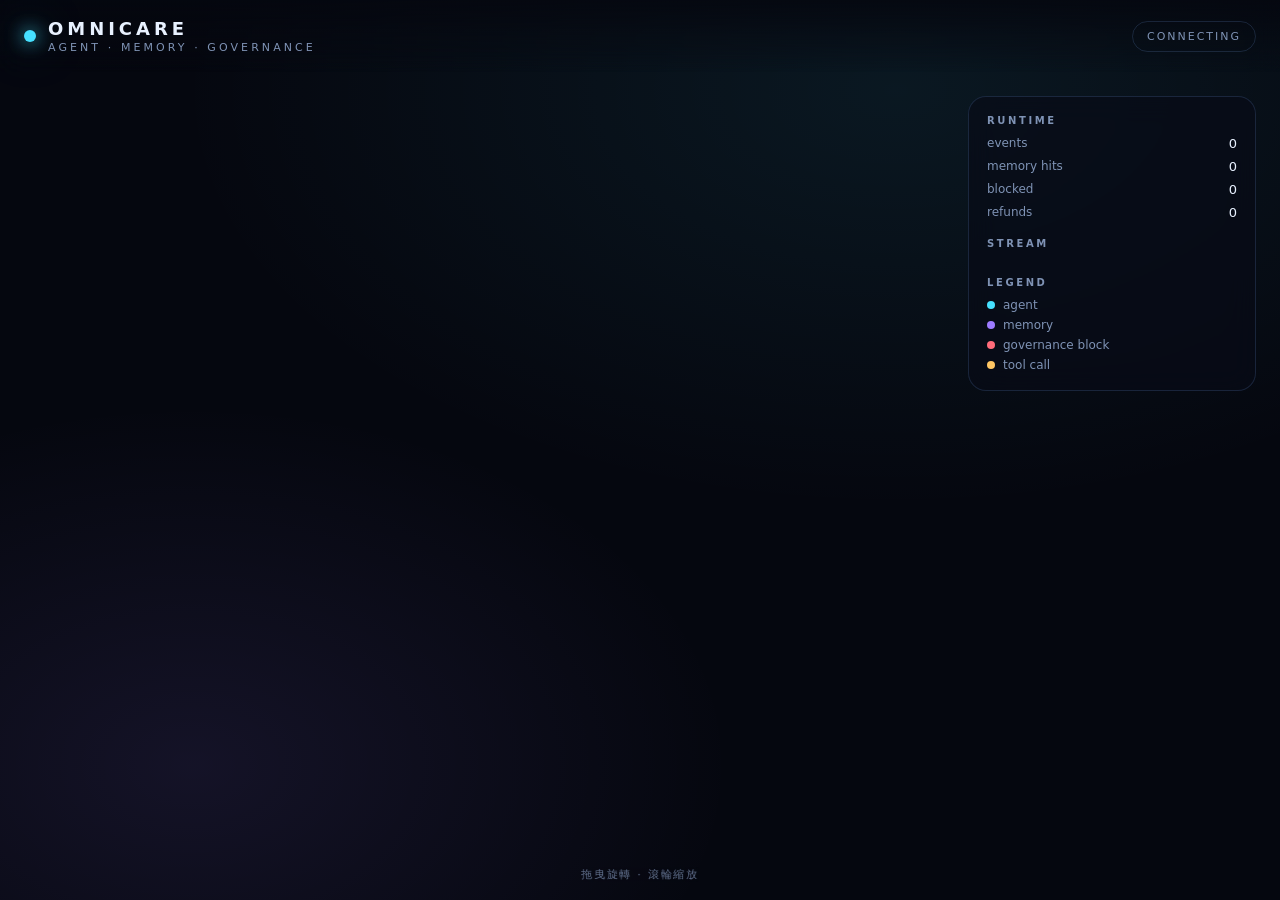
==== web/index.html @ d62c2bd2 "OmniCare MVP 0.1.0: modular monolith, multi-agent routing, NanoMemory/mem-guard adapters, contract t" ====
﻿<!doctype html>
<html lang="zh-CN">
<head>
  <meta charset="utf-8" />
  <meta name="viewport" content="width=device-width, initial-scale=1" />
  <title>OmniCare · Agent Memory &amp; Governance</title>
  <link rel="stylesheet" href="./css/style.css" />
  <script type="importmap">
    {
      "imports": {
        "three": "./vendor/three.module.js",
        "three/addons/": "./vendor/addons/"
      }
    }
  </script>
</head>
<body>
  <canvas id="scene" aria-label="OmniCare realtime scene"></canvas>

  <header class="hud hud-top">
    <div class="brand">
      <span class="mark"></span>
      <div>
        <h1>OmniCare</h1>
        <p>Agent · Memory · Governance</p>
      </div>
    </div>
    <div class="status" id="status" data-state="connecting">connecting</div>
  </header>

  <aside class="hud hud-side" id="panel">
    <section>
      <h2>Runtime</h2>
      <dl id="stats">
        <dt>events</dt><dd id="stat-events">0</dd>
        <dt>memory hits</dt><dd id="stat-memory">0</dd>
        <dt>blocked</dt><dd id="stat-blocked">0</dd>
        <dt>refunds</dt><dd id="stat-refund">0</dd>
      </dl>
    </section>
    <section>
      <h2>Stream</h2>
      <ul id="stream" class="stream"></ul>
    </section>
    <section>
      <h2>Legend</h2>
      <ul class="legend">
        <li><i class="dot agent"></i>agent</li>
        <li><i class="dot memory"></i>memory</li>
        <li><i class="dot blocked"></i>governance block</li>
        <li><i class="dot tool"></i>tool call</li>
      </ul>
    </section>
  </aside>

  <p class="hud hint">拖曳旋轉 · 滾輪縮放</p>
  <script type="module" src="./js/app.js"></script>
</body>
</html>
---- web/css/style.css ----
﻿:root {
  --bg: #05070f;
  --ink: #e8f1ff;
  --muted: #7f93b5;
  --line: rgba(126, 176, 255, 0.16);
  --cyan: #46e0ff;
  --violet: #9d7bff;
  --amber: #ffc663;
  --red: #ff6b7a;
}

* { box-sizing: border-box; }

html, body {
  margin: 0;
  height: 100%;
  background:
    radial-gradient(1200px 700px at 70% 10%, rgba(70, 224, 255, 0.08), transparent 60%),
    radial-gradient(900px 600px at 15% 85%, rgba(157, 123, 255, 0.10), transparent 60%),
    var(--bg);
  color: var(--ink);
  font-family: "Inter", "Segoe UI", system-ui, -apple-system, sans-serif;
  overflow: hidden;
}

#scene {
  position: fixed;
  inset: 0;
  z-index: 0;
  width: 100%;
  height: 100%;
  display: block;
}

.hud {
  position: fixed;
  z-index: 10;
  pointer-events: none;
  backdrop-filter: blur(14px);
  -webkit-backdrop-filter: blur(14px);
}

.hud-top {
  top: 0; left: 0; right: 0;
  display: flex;
  align-items: center;
  justify-content: space-between;
  padding: 18px 24px;
  background: linear-gradient(180deg, rgba(5, 7, 15, 0.85), rgba(5, 7, 15, 0));
}

.brand { display: flex; align-items: center; gap: 12px; }

.mark {
  width: 12px; height: 12px; border-radius: 50%;
  background: var(--cyan);
  box-shadow: 0 0 18px var(--cyan), 0 0 46px rgba(70, 224, 255, 0.55);
  animation: pulse 2.4s ease-in-out infinite;
}

@keyframes pulse {
  0%, 100% { transform: scale(1); opacity: 0.9; }
  50% { transform: scale(1.35); opacity: 1; }
}

h1 {
  margin: 0;
  font-size: 18px;
  letter-spacing: 0.22em;
  text-transform: uppercase;
  font-weight: 600;
}

.brand p {
  margin: 2px 0 0;
  font-size: 11px;
  letter-spacing: 0.28em;
  text-transform: uppercase;
  color: var(--muted);
}

.status {
  font-size: 11px;
  letter-spacing: 0.18em;
  text-transform: uppercase;
  padding: 8px 14px;
  border: 1px solid var(--line);
  border-radius: 999px;
  color: var(--muted);
}

.status[data-state="live"] { color: var(--cyan); border-color: rgba(70, 224, 255, 0.45); }
.status[data-state="demo"] { color: var(--amber); border-color: rgba(255, 198, 99, 0.45); }
.status[data-state="offline"] { color: var(--red); border-color: rgba(255, 107, 122, 0.45); }

.hud-side {
  pointer-events: auto;
  top: 96px;
  right: 24px;
  width: 288px;
  padding: 18px;
  border: 1px solid var(--line);
  border-radius: 18px;
  background: rgba(8, 12, 24, 0.66);
  display: grid;
  gap: 18px;
}

.hud-side h2 {
  margin: 0 0 10px;
  font-size: 10px;
  letter-spacing: 0.26em;
  text-transform: uppercase;
  color: var(--muted);
  font-weight: 600;
}

dl { display: grid; grid-template-columns: 1fr auto; gap: 8px 12px; margin: 0; }
dt { color: var(--muted); font-size: 12px; }
dd { margin: 0; font-variant-numeric: tabular-nums; font-size: 13px; }

.stream {
  list-style: none;
  margin: 0;
  padding: 0;
  display: grid;
  gap: 8px;
  max-height: 168px;
  overflow: hidden;
}

.stream li {
  font-size: 11.5px;
  line-height: 1.45;
  color: #c6d6f2;
  border-left: 2px solid var(--line);
  padding-left: 10px;
  animation: slide 0.35s ease both;
}

.stream li[data-kind="blocked"] { border-color: var(--red); color: #ffd2d7; }
.stream li[data-kind="memory"] { border-color: var(--violet); }
.stream li[data-kind="tool"] { border-color: var(--amber); }

@keyframes slide {
  from { opacity: 0; transform: translateY(-6px); }
  to { opacity: 1; transform: none; }
}

.legend { list-style: none; margin: 0; padding: 0; display: grid; gap: 6px; font-size: 12px; color: var(--muted); }
.legend li { display: flex; align-items: center; gap: 8px; }
.dot { width: 8px; height: 8px; border-radius: 50%; display: inline-block; }
.dot.agent { background: var(--cyan); }
.dot.memory { background: var(--violet); }
.dot.blocked { background: var(--red); }
.dot.tool { background: var(--amber); }

.hint {
  bottom: 18px;
  left: 50%;
  transform: translateX(-50%);
  margin: 0;
  font-size: 11px;
  letter-spacing: 0.16em;
  color: rgba(127, 147, 181, 0.75);
}

@media (max-width: 860px) {
  .hud-side { display: none; }
}
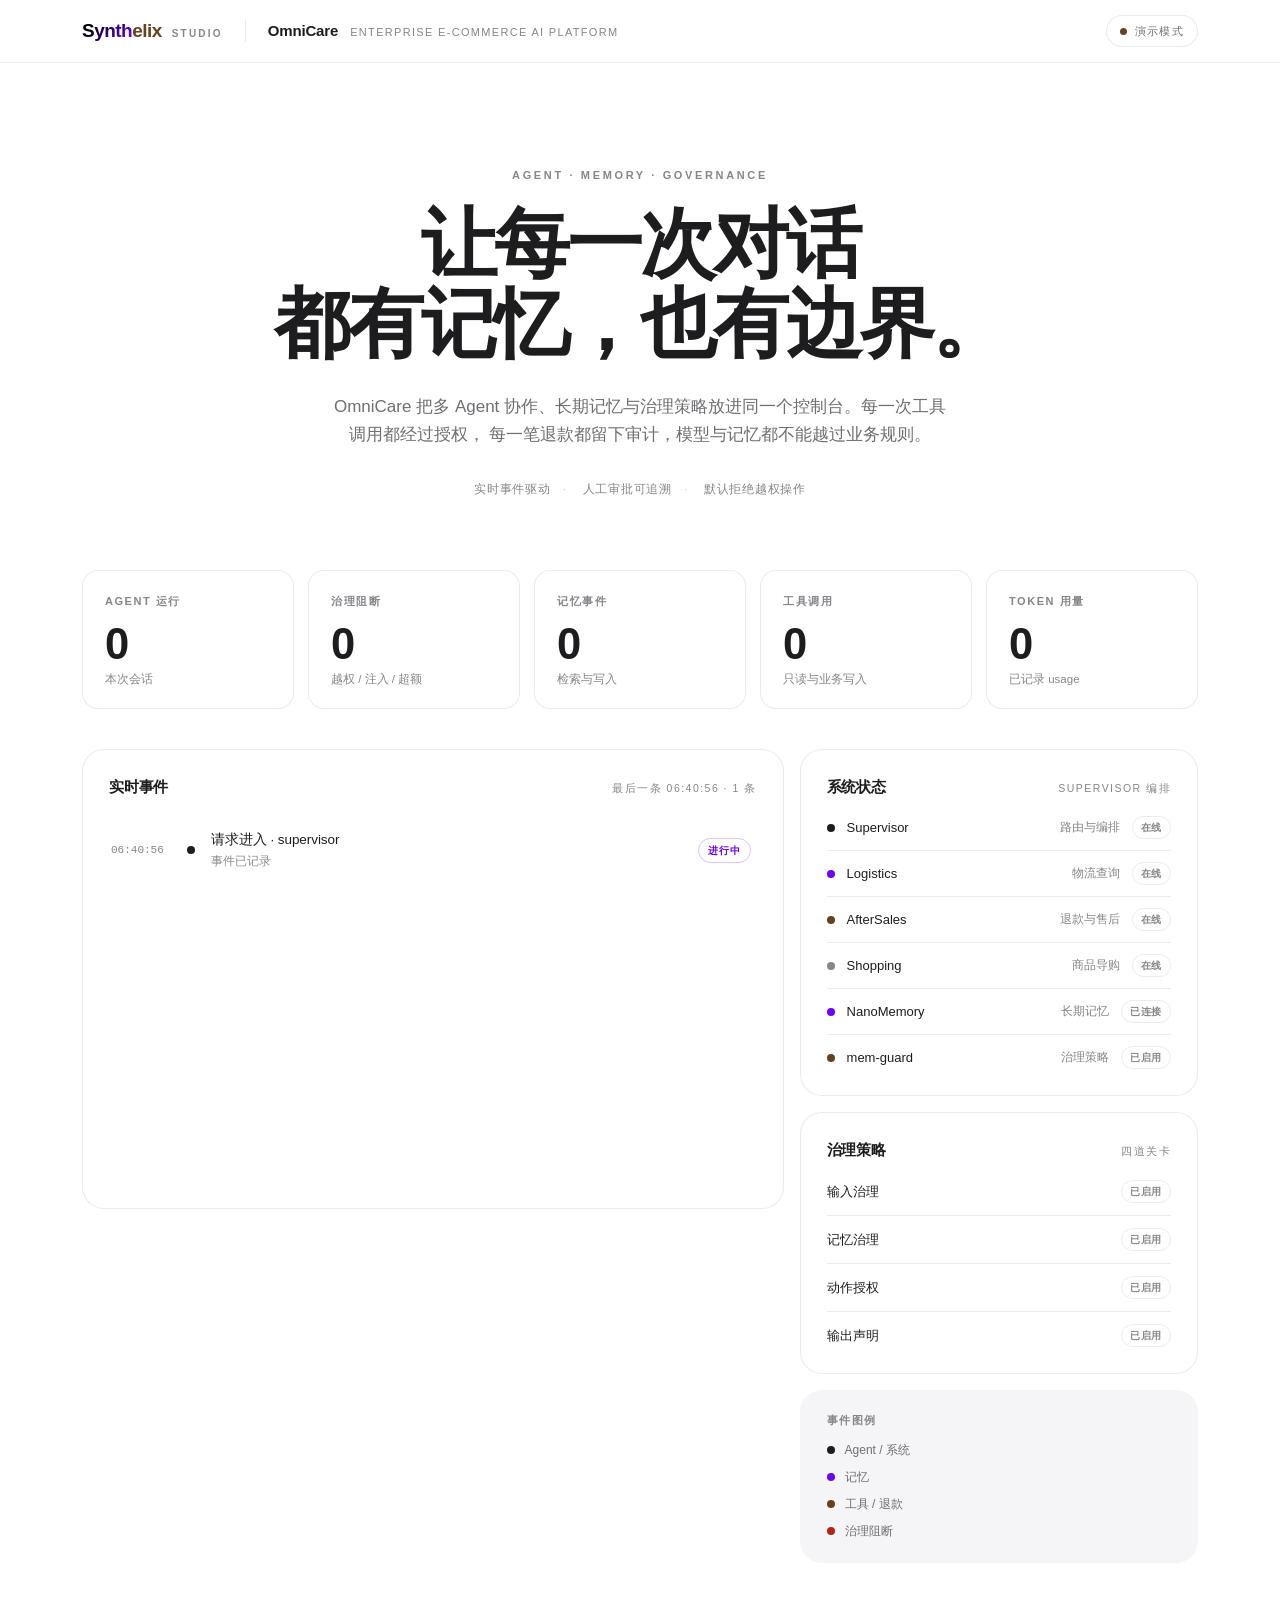
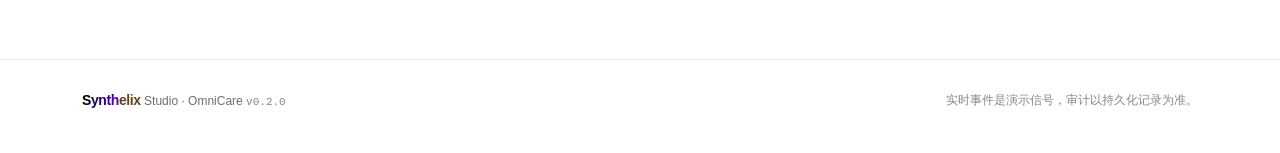
==== commit e0c71aeb: "feat(web): replace the Three.js dashboard with a Synthelix white console The admin UI is now a depen" ====
--- a/web/index.html
+++ b/web/index.html
@@ -1,59 +1,171 @@
-﻿<!doctype html>
+<!doctype html>
 <html lang="zh-CN">
 <head>
   <meta charset="utf-8" />
   <meta name="viewport" content="width=device-width, initial-scale=1" />
-  <title>OmniCare · Agent Memory &amp; Governance</title>
+  <title>OmniCare · Synthelix</title>
+  <meta name="description" content="OmniCare——把多 Agent、长期记忆与治理边界放进同一个控制台。" />
+  <meta name="theme-color" content="#ffffff" />
+  <link rel="icon" href="data:image/svg+xml,%3Csvg xmlns='http://www.w3.org/2000/svg' viewBox='0 0 64 64'%3E%3Cdefs%3E%3ClinearGradient id='g' x1='0' y1='0' x2='1' y2='1'%3E%3Cstop offset='0' stop-color='%23000000'/%3E%3Cstop offset='1' stop-color='%236a00ff'/%3E%3C/linearGradient%3E%3C/defs%3E%3Crect width='64' height='64' rx='16' fill='url(%23g)'/%3E%3Cpath d='M20 42V22h6l12 20h6V22' fill='none' stroke='%23ffffff' stroke-width='4' stroke-linecap='round' stroke-linejoin='round'/%3E%3C/svg%3E" />
   <link rel="stylesheet" href="./css/style.css" />
-  <script type="importmap">
-    {
-      "imports": {
-        "three": "./vendor/three.module.js",
-        "three/addons/": "./vendor/addons/"
-      }
-    }
-  </script>
 </head>
 <body>
-  <canvas id="scene" aria-label="OmniCare realtime scene"></canvas>
+  <header class="site-header">
+    <div class="wrap header-inner">
+      <a class="studio" href="/" aria-label="Synthelix Studio">
+        <span class="studio-word"><span class="word-gradient">Synth</span><span class="word-brown">elix</span></span>
+        <span class="studio-label">Studio</span>
+      </a>
 
-  <header class="hud hud-top">
-    <div class="brand">
-      <span class="mark"></span>
-      <div>
-        <h1>OmniCare</h1>
-        <p>Agent · Memory · Governance</p>
+      <div class="product">
+        <span class="product-name">OmniCare</span>
+        <span class="product-tag">Enterprise E-commerce AI Platform</span>
+      </div>
+
+      <div class="conn" id="conn" data-state="connecting" role="status" aria-live="polite">
+        <span class="conn-dot" aria-hidden="true"></span>
+        <span id="conn-text">连接中</span>
       </div>
     </div>
-    <div class="status" id="status" data-state="connecting">connecting</div>
   </header>
 
-  <aside class="hud hud-side" id="panel">
-    <section>
-      <h2>Runtime</h2>
-      <dl id="stats">
-        <dt>events</dt><dd id="stat-events">0</dd>
-        <dt>memory hits</dt><dd id="stat-memory">0</dd>
-        <dt>blocked</dt><dd id="stat-blocked">0</dd>
-        <dt>refunds</dt><dd id="stat-refund">0</dd>
-      </dl>
+  <main>
+    <section class="hero wrap" aria-labelledby="hero-title">
+      <p class="eyebrow">AGENT · MEMORY · GOVERNANCE</p>
+      <h1 id="hero-title">让每一次对话<br />都有记忆，也有边界。</h1>
+      <p class="lede">
+        OmniCare 把多 Agent 协作、长期记忆与治理策略放进同一个控制台。每一次工具调用都经过授权，
+        每一笔退款都留下审计，模型与记忆都不能越过业务规则。
+      </p>
+      <p class="hero-meta">
+        <span>实时事件驱动</span><span class="sep" aria-hidden="true">·</span>
+        <span>人工审批可追溯</span><span class="sep" aria-hidden="true">·</span>
+        <span>默认拒绝越权操作</span>
+      </p>
     </section>
-    <section>
-      <h2>Stream</h2>
-      <ul id="stream" class="stream"></ul>
+
+    <section class="metrics wrap" aria-label="运行指标">
+      <article class="metric">
+        <p class="metric-label">Agent 运行</p>
+        <p class="metric-value" id="stat-runs">0</p>
+        <p class="metric-foot">本次会话</p>
+      </article>
+      <article class="metric">
+        <p class="metric-label">治理阻断</p>
+        <p class="metric-value" id="stat-blocked">0</p>
+        <p class="metric-foot">越权 / 注入 / 超额</p>
+      </article>
+      <article class="metric">
+        <p class="metric-label">记忆事件</p>
+        <p class="metric-value" id="stat-memory">0</p>
+        <p class="metric-foot">检索与写入</p>
+      </article>
+      <article class="metric">
+        <p class="metric-label">工具调用</p>
+        <p class="metric-value" id="stat-tools">0</p>
+        <p class="metric-foot">只读与业务写入</p>
+      </article>
+      <article class="metric">
+        <p class="metric-label">Token 用量</p>
+        <p class="metric-value" id="stat-tokens">0</p>
+        <p class="metric-foot">已记录 usage</p>
+      </article>
     </section>
-    <section>
-      <h2>Legend</h2>
-      <ul class="legend">
-        <li><i class="dot agent"></i>agent</li>
-        <li><i class="dot memory"></i>memory</li>
-        <li><i class="dot blocked"></i>governance block</li>
-        <li><i class="dot tool"></i>tool call</li>
-      </ul>
+
+    <section class="board wrap" aria-label="实时监控">
+      <article class="card stream-card">
+        <header class="card-head">
+          <h2>实时事件</h2>
+          <p id="stream-meta">等待事件</p>
+        </header>
+        <ol class="stream" id="stream" aria-live="polite"></ol>
+        <p class="empty" id="stream-empty">
+          还没有事件。发起一次对话后，Agent 的执行轨迹会出现在这里。
+        </p>
+      </article>
+
+      <aside class="side">
+        <article class="card">
+          <header class="card-head">
+            <h2>系统状态</h2>
+            <p>Supervisor 编排</p>
+          </header>
+          <ul class="agents">
+            <li>
+              <span class="dot dot-ink" aria-hidden="true"></span>
+              <span class="agent-name">Supervisor</span>
+              <span class="agent-role">路由与编排</span>
+              <span class="tag">在线</span>
+            </li>
+            <li>
+              <span class="dot dot-violet" aria-hidden="true"></span>
+              <span class="agent-name">Logistics</span>
+              <span class="agent-role">物流查询</span>
+              <span class="tag">在线</span>
+            </li>
+            <li>
+              <span class="dot dot-brown" aria-hidden="true"></span>
+              <span class="agent-name">AfterSales</span>
+              <span class="agent-role">退款与售后</span>
+              <span class="tag">在线</span>
+            </li>
+            <li>
+              <span class="dot dot-gray" aria-hidden="true"></span>
+              <span class="agent-name">Shopping</span>
+              <span class="agent-role">商品导购</span>
+              <span class="tag">在线</span>
+            </li>
+            <li>
+              <span class="dot dot-violet" aria-hidden="true"></span>
+              <span class="agent-name">NanoMemory</span>
+              <span class="agent-role">长期记忆</span>
+              <span class="tag">已连接</span>
+            </li>
+            <li>
+              <span class="dot dot-brown" aria-hidden="true"></span>
+              <span class="agent-name">mem-guard</span>
+              <span class="agent-role">治理策略</span>
+              <span class="tag">已启用</span>
+            </li>
+          </ul>
+        </article>
+
+        <article class="card">
+          <header class="card-head">
+            <h2>治理策略</h2>
+            <p>四道关卡</p>
+          </header>
+          <ul class="policies">
+            <li><span>输入治理</span><span class="tag">已启用</span></li>
+            <li><span>记忆治理</span><span class="tag">已启用</span></li>
+            <li><span>动作授权</span><span class="tag">已启用</span></li>
+            <li><span>输出声明</span><span class="tag">已启用</span></li>
+          </ul>
+        </article>
+
+        <article class="card quiet">
+          <p class="legend-title">事件图例</p>
+          <ul class="legend">
+            <li><span class="dot dot-ink" aria-hidden="true"></span>Agent / 系统</li>
+            <li><span class="dot dot-violet" aria-hidden="true"></span>记忆</li>
+            <li><span class="dot dot-brown" aria-hidden="true"></span>工具 / 退款</li>
+            <li><span class="dot dot-red" aria-hidden="true"></span>治理阻断</li>
+          </ul>
+        </article>
+      </aside>
     </section>
-  </aside>
+  </main>
 
-  <p class="hud hint">拖曳旋轉 · 滾輪縮放</p>
+  <footer class="site-footer">
+    <div class="wrap footer-inner">
+      <p>
+        <span class="footer-word"><span class="word-gradient">Synth</span><span class="word-brown">elix</span></span>
+        Studio · OmniCare <span class="footer-version">v0.2.0</span>
+      </p>
+      <p class="footer-note">实时事件是演示信号，审计以持久化记录为准。</p>
+    </div>
+  </footer>
+
   <script type="module" src="./js/app.js"></script>
 </body>
 </html>
--- a/web/css/style.css
+++ b/web/css/style.css
@@ -1,170 +1,728 @@
-﻿:root {
-  --bg: #05070f;
-  --ink: #e8f1ff;
-  --muted: #7f93b5;
-  --line: rgba(126, 176, 255, 0.16);
-  --cyan: #46e0ff;
-  --violet: #9d7bff;
-  --amber: #ffc663;
-  --red: #ff6b7a;
-}
-
-* { box-sizing: border-box; }
-
-html, body {
-  margin: 0;
-  height: 100%;
-  background:
-    radial-gradient(1200px 700px at 70% 10%, rgba(70, 224, 255, 0.08), transparent 60%),
-    radial-gradient(900px 600px at 15% 85%, rgba(157, 123, 255, 0.10), transparent 60%),
-    var(--bg);
+/* OmniCare console — Synthelix edition.
+   White canvas, Apple-like restraint, brand colors taken from the Synthelix wordmark:
+   black → #6a00ff gradient for "Synth", deep brown #654321 for "elix". */
+
+:root {
+  --bg: #ffffff;
+  --bg-soft: #f5f5f7;
+  --ink: #1d1d1f;
+  --muted: #6e6e73;
+  --tertiary: #86868b;
+  --line: rgba(0, 0, 0, 0.08);
+  --line-strong: rgba(0, 0, 0, 0.14);
+  --violet: #6a00ff;
+  --brown: #654321;
+  --red: #b42318;
+  --green: #067647;
+  --radius-lg: 22px;
+  --radius-md: 16px;
+  --radius-sm: 10px;
+  --shadow: 0 1px 2px rgba(0, 0, 0, 0.04), 0 14px 34px rgba(0, 0, 0, 0.05);
+  --font: -apple-system, BlinkMacSystemFont, "SF Pro Display", "SF Pro Text", "Segoe UI",
+    "Helvetica Neue", Arial, "PingFang SC", "Hiragino Sans GB", "Microsoft YaHei", sans-serif;
+  --mono: ui-monospace, SFMono-Regular, "SF Mono", Menlo, Consolas, "Liberation Mono", monospace;
+}
+
+*,
+*::before,
+*::after {
+  box-sizing: border-box;
+}
+
+html {
+  -webkit-text-size-adjust: 100%;
+  scroll-behavior: smooth;
+}
+
+body {
+  margin: 0;
+  min-height: 100vh;
+  overflow-x: hidden;
+  background: var(--bg);
   color: var(--ink);
-  font-family: "Inter", "Segoe UI", system-ui, -apple-system, sans-serif;
+  font-family: var(--font);
+  font-size: 16px;
+  line-height: 1.5;
+  -webkit-font-smoothing: antialiased;
+  -moz-osx-font-smoothing: grayscale;
+  font-variant-numeric: tabular-nums;
+}
+
+a {
+  color: inherit;
+  text-decoration: none;
+}
+
+.wrap {
+  width: min(1180px, 100%);
+  margin: 0 auto;
+  padding: 0 32px;
+}
+
+/* ---------------------------------------------------------------- header */
+.site-header {
+  position: sticky;
+  top: 0;
+  z-index: 20;
+  background: rgba(255, 255, 255, 0.82);
+  backdrop-filter: saturate(180%) blur(20px);
+  -webkit-backdrop-filter: saturate(180%) blur(20px);
+  border-bottom: 1px solid var(--line);
+}
+
+.header-inner {
+  display: flex;
+  align-items: center;
+  gap: 22px;
+  min-height: 62px;
+}
+
+.studio {
+  display: inline-flex;
+  align-items: baseline;
+  gap: 10px;
+  flex-shrink: 0;
+}
+
+.studio-word,
+.footer-word {
+  font-size: 19px;
+  font-weight: 800;
+  letter-spacing: -0.028em;
+}
+
+.word-gradient {
+  background: linear-gradient(135deg, #000000 20%, #6a00ff 100%);
+  -webkit-background-clip: text;
+  background-clip: text;
+  -webkit-text-fill-color: transparent;
+  color: transparent;
+}
+
+.word-brown {
+  color: var(--brown);
+}
+
+.studio-label {
+  font-size: 10px;
+  font-weight: 600;
+  letter-spacing: 0.22em;
+  text-transform: uppercase;
+  color: var(--tertiary);
+}
+
+.product {
+  display: flex;
+  align-items: baseline;
+  gap: 12px;
+  min-width: 0;
+  padding-left: 22px;
+  border-left: 1px solid var(--line);
+}
+
+.product-name {
+  font-size: 15px;
+  font-weight: 600;
+  letter-spacing: -0.01em;
+}
+
+.product-tag {
+  font-size: 11px;
+  letter-spacing: 0.12em;
+  text-transform: uppercase;
+  color: var(--tertiary);
+  white-space: nowrap;
   overflow: hidden;
-}
-
-#scene {
-  position: fixed;
-  inset: 0;
-  z-index: 0;
-  width: 100%;
-  height: 100%;
-  display: block;
-}
-
-.hud {
-  position: fixed;
-  z-index: 10;
-  pointer-events: none;
-  backdrop-filter: blur(14px);
-  -webkit-backdrop-filter: blur(14px);
-}
-
-.hud-top {
-  top: 0; left: 0; right: 0;
+  text-overflow: ellipsis;
+}
+
+.conn {
+  margin-left: auto;
+  display: inline-flex;
+  align-items: center;
+  gap: 8px;
+  font-size: 11px;
+  font-weight: 500;
+  letter-spacing: 0.12em;
+  text-transform: uppercase;
+  color: var(--muted);
+  padding: 7px 13px;
+  border: 1px solid var(--line);
+  border-radius: 999px;
+  background: #fff;
+  white-space: nowrap;
+}
+
+.conn-dot {
+  width: 7px;
+  height: 7px;
+  border-radius: 50%;
+  background: var(--tertiary);
+  transition: background-color 240ms ease;
+}
+
+.conn[data-state="live"] .conn-dot {
+  background: var(--green);
+}
+
+.conn[data-state="demo"] .conn-dot {
+  background: var(--brown);
+}
+
+.conn[data-state="offline"] .conn-dot {
+  background: var(--red);
+}
+
+/* ---------------------------------------------------------------- hero */
+.hero {
+  text-align: center;
+  padding: 104px 32px 72px;
+}
+
+.eyebrow {
+  margin: 0 0 20px;
+  font-size: 11px;
+  font-weight: 600;
+  letter-spacing: 0.24em;
+  text-transform: uppercase;
+  color: var(--tertiary);
+}
+
+.hero h1 {
+  margin: 0 auto;
+  max-width: 900px;
+  font-size: clamp(30px, 8.6vw, 76px);
+  line-height: 1.06;
+  letter-spacing: -0.038em;
+  font-weight: 700;
+}
+
+.lede {
+  margin: 28px auto 0;
+  max-width: 620px;
+  font-size: 17px;
+  line-height: 1.68;
+  color: var(--muted);
+}
+
+.hero-meta {
+  margin: 30px 0 0;
+  font-size: 12px;
+  letter-spacing: 0.06em;
+  color: var(--tertiary);
+}
+
+.hero-meta .sep {
+  margin: 0 12px;
+  color: rgba(0, 0, 0, 0.18);
+}
+
+/* ---------------------------------------------------------------- metrics */
+.metrics {
+  display: grid;
+  grid-template-columns: repeat(5, minmax(0, 1fr));
+  gap: 14px;
+  padding-bottom: 24px;
+}
+
+.metric {
+  padding: 22px 22px 20px;
+  border: 1px solid var(--line);
+  border-radius: var(--radius-md);
+  background: var(--bg);
+}
+
+.metric-label {
+  margin: 0;
+  font-size: 11px;
+  font-weight: 600;
+  letter-spacing: 0.14em;
+  text-transform: uppercase;
+  color: var(--tertiary);
+}
+
+.metric-value {
+  margin: 14px 0 4px;
+  font-size: clamp(34px, 3.4vw, 44px);
+  font-weight: 600;
+  letter-spacing: -0.03em;
+  line-height: 1;
+}
+
+.metric-foot {
+  margin: 0;
+  font-size: 11.5px;
+  color: var(--tertiary);
+}
+
+/* ---------------------------------------------------------------- board */
+.board {
+  display: grid;
+  grid-template-columns: minmax(0, 1.62fr) minmax(300px, 0.92fr);
+  gap: 16px;
+  align-items: start;
+  padding-top: 16px;
+  padding-bottom: 96px;
+}
+
+.card {
+  border: 1px solid var(--line);
+  border-radius: var(--radius-lg);
+  background: var(--bg);
+  padding: 26px;
+}
+
+.card-head {
+  display: flex;
+  align-items: baseline;
+  justify-content: space-between;
+  gap: 16px;
+  margin-bottom: 18px;
+}
+
+.card-head h2 {
+  margin: 0;
+  font-size: 15px;
+  font-weight: 600;
+  letter-spacing: -0.012em;
+}
+
+.card-head p {
+  margin: 0;
+  font-size: 10.5px;
+  font-weight: 500;
+  letter-spacing: 0.14em;
+  text-transform: uppercase;
+  color: var(--tertiary);
+  white-space: nowrap;
+}
+
+/* ---------------------------------------------------------------- stream */
+.stream-card {
+  min-height: 460px;
+  display: flex;
+  flex-direction: column;
+}
+
+.stream {
+  list-style: none;
+  margin: 0;
+  padding: 0 4px 0 0;
+  display: flex;
+  flex-direction: column;
+  max-height: 520px;
+  overflow-y: auto;
+  scrollbar-width: thin;
+  /* The list is a live viewport; fade the edge instead of showing a hard cut row. */
+  -webkit-mask-image: linear-gradient(to bottom, #000 calc(100% - 22px), transparent 100%);
+  mask-image: linear-gradient(to bottom, #000 calc(100% - 22px), transparent 100%);
+}
+
+.stream-row:hover {
+  background: #fafafa;
+  border-radius: 10px;
+}
+
+.stream-row {
+  display: grid;
+  grid-template-columns: 62px 10px minmax(0, 1fr) auto;
+  align-items: center;
+  gap: 14px;
+  padding: 14px 2px;
+  border-top: 1px solid var(--line);
+  animation: rise 280ms ease both;
+}
+
+.stream-row:first-child {
+  border-top: 0;
+}
+
+.stream-time {
+  font-family: var(--mono);
+  font-size: 11px;
+  color: var(--tertiary);
+}
+
+.stream-body {
+  min-width: 0;
+}
+
+.stream-title {
+  margin: 0;
+  font-size: 13.5px;
+  font-weight: 500;
+  letter-spacing: -0.005em;
+  white-space: nowrap;
+  overflow: hidden;
+  text-overflow: ellipsis;
+}
+
+.stream-detail {
+  margin: 2px 0 0;
+  font-size: 11.5px;
+  color: var(--tertiary);
+  white-space: nowrap;
+  overflow: hidden;
+  text-overflow: ellipsis;
+}
+
+.stream-state {
+  font-size: 10px;
+  font-weight: 600;
+  letter-spacing: 0.08em;
+  text-transform: uppercase;
+  color: var(--tertiary);
+  border: 1px solid var(--line);
+  border-radius: 999px;
+  padding: 4px 9px;
+  white-space: nowrap;
+}
+
+.stream-state[data-status="blocked"] {
+  color: var(--red);
+  border-color: rgba(180, 35, 24, 0.24);
+}
+
+.stream-state[data-status="ok"] {
+  color: var(--muted);
+}
+
+.stream-state[data-status="running"] {
+  color: var(--violet);
+  border-color: rgba(106, 0, 255, 0.24);
+}
+
+.empty {
+  margin: 8px 0 0;
+  padding: 22px 0 8px;
+  font-size: 13px;
+  color: var(--tertiary);
+  line-height: 1.6;
+}
+
+.empty[hidden] {
+  display: none;
+}
+
+/* ---------------------------------------------------------------- dots */
+.dot {
+  width: 8px;
+  height: 8px;
+  border-radius: 50%;
+  flex: 0 0 auto;
+}
+
+.dot-ink {
+  background: var(--ink);
+}
+
+.dot-violet {
+  background: var(--violet);
+}
+
+.dot-brown {
+  background: var(--brown);
+}
+
+.dot-red {
+  background: var(--red);
+}
+
+.dot-gray {
+  background: var(--tertiary);
+}
+
+/* ---------------------------------------------------------------- side */
+.side {
+  display: grid;
+  gap: 16px;
+}
+
+.agents,
+.policies,
+.legend {
+  list-style: none;
+  margin: 0;
+  padding: 0;
+}
+
+.agents li {
+  display: grid;
+  grid-template-columns: 8px minmax(0, 1fr) auto auto;
+  align-items: center;
+  gap: 12px;
+  padding: 11px 0;
+  border-top: 1px solid var(--line);
+  font-size: 13px;
+}
+
+.agents li:first-child {
+  border-top: 0;
+  padding-top: 0;
+}
+
+.agents li:last-child {
+  padding-bottom: 0;
+}
+
+.agent-name {
+  font-weight: 500;
+}
+
+.agent-role {
+  font-size: 11.5px;
+  color: var(--tertiary);
+  white-space: nowrap;
+}
+
+.tag {
+  font-size: 10px;
+  font-weight: 600;
+  letter-spacing: 0.06em;
+  color: var(--tertiary);
+  border: 1px solid var(--line);
+  border-radius: 999px;
+  padding: 3px 8px;
+  white-space: nowrap;
+}
+
+.policies li {
   display: flex;
   align-items: center;
   justify-content: space-between;
-  padding: 18px 24px;
-  background: linear-gradient(180deg, rgba(5, 7, 15, 0.85), rgba(5, 7, 15, 0));
-}
-
-.brand { display: flex; align-items: center; gap: 12px; }
-
-.mark {
-  width: 12px; height: 12px; border-radius: 50%;
-  background: var(--cyan);
-  box-shadow: 0 0 18px var(--cyan), 0 0 46px rgba(70, 224, 255, 0.55);
-  animation: pulse 2.4s ease-in-out infinite;
-}
-
-@keyframes pulse {
-  0%, 100% { transform: scale(1); opacity: 0.9; }
-  50% { transform: scale(1.35); opacity: 1; }
-}
-
-h1 {
-  margin: 0;
-  font-size: 18px;
-  letter-spacing: 0.22em;
+  gap: 12px;
+  padding: 12px 0;
+  border-top: 1px solid var(--line);
+  font-size: 13px;
+}
+
+.policies li:first-child {
+  border-top: 0;
+  padding-top: 0;
+}
+
+.policies li:last-child {
+  padding-bottom: 0;
+}
+
+.card.quiet {
+  padding: 22px 26px;
+  background: var(--bg-soft);
+  border-color: transparent;
+}
+
+.legend-title {
+  margin: 0 0 12px;
+  font-size: 10.5px;
+  font-weight: 600;
+  letter-spacing: 0.14em;
   text-transform: uppercase;
-  font-weight: 600;
-}
-
-.brand p {
-  margin: 2px 0 0;
+  color: var(--tertiary);
+}
+
+.legend {
+  display: grid;
+  gap: 9px;
+  font-size: 12px;
+  color: var(--muted);
+}
+
+.legend li {
+  display: flex;
+  align-items: center;
+  gap: 10px;
+}
+
+/* ---------------------------------------------------------------- footer */
+.site-footer {
+  border-top: 1px solid var(--line);
+  background: var(--bg);
+}
+
+.footer-inner {
+  display: flex;
+  align-items: center;
+  justify-content: space-between;
+  gap: 20px;
+  padding-top: 30px;
+  padding-bottom: 42px;
+  font-size: 12px;
+  color: var(--muted);
+  flex-wrap: wrap;
+}
+
+.footer-inner p {
+  margin: 0;
+}
+
+.footer-word {
+  font-size: 14px;
+}
+
+.footer-version {
+  color: var(--tertiary);
+  font-family: var(--mono);
   font-size: 11px;
-  letter-spacing: 0.28em;
-  text-transform: uppercase;
-  color: var(--muted);
-}
-
-.status {
-  font-size: 11px;
-  letter-spacing: 0.18em;
-  text-transform: uppercase;
-  padding: 8px 14px;
-  border: 1px solid var(--line);
-  border-radius: 999px;
-  color: var(--muted);
-}
-
-.status[data-state="live"] { color: var(--cyan); border-color: rgba(70, 224, 255, 0.45); }
-.status[data-state="demo"] { color: var(--amber); border-color: rgba(255, 198, 99, 0.45); }
-.status[data-state="offline"] { color: var(--red); border-color: rgba(255, 107, 122, 0.45); }
-
-.hud-side {
-  pointer-events: auto;
-  top: 96px;
-  right: 24px;
-  width: 288px;
-  padding: 18px;
-  border: 1px solid var(--line);
-  border-radius: 18px;
-  background: rgba(8, 12, 24, 0.66);
-  display: grid;
-  gap: 18px;
-}
-
-.hud-side h2 {
-  margin: 0 0 10px;
-  font-size: 10px;
-  letter-spacing: 0.26em;
-  text-transform: uppercase;
-  color: var(--muted);
-  font-weight: 600;
-}
-
-dl { display: grid; grid-template-columns: 1fr auto; gap: 8px 12px; margin: 0; }
-dt { color: var(--muted); font-size: 12px; }
-dd { margin: 0; font-variant-numeric: tabular-nums; font-size: 13px; }
-
-.stream {
-  list-style: none;
-  margin: 0;
-  padding: 0;
-  display: grid;
-  gap: 8px;
-  max-height: 168px;
-  overflow: hidden;
-}
-
-.stream li {
-  font-size: 11.5px;
-  line-height: 1.45;
-  color: #c6d6f2;
-  border-left: 2px solid var(--line);
-  padding-left: 10px;
-  animation: slide 0.35s ease both;
-}
-
-.stream li[data-kind="blocked"] { border-color: var(--red); color: #ffd2d7; }
-.stream li[data-kind="memory"] { border-color: var(--violet); }
-.stream li[data-kind="tool"] { border-color: var(--amber); }
-
-@keyframes slide {
-  from { opacity: 0; transform: translateY(-6px); }
-  to { opacity: 1; transform: none; }
-}
-
-.legend { list-style: none; margin: 0; padding: 0; display: grid; gap: 6px; font-size: 12px; color: var(--muted); }
-.legend li { display: flex; align-items: center; gap: 8px; }
-.dot { width: 8px; height: 8px; border-radius: 50%; display: inline-block; }
-.dot.agent { background: var(--cyan); }
-.dot.memory { background: var(--violet); }
-.dot.blocked { background: var(--red); }
-.dot.tool { background: var(--amber); }
-
-.hint {
-  bottom: 18px;
-  left: 50%;
-  transform: translateX(-50%);
-  margin: 0;
-  font-size: 11px;
-  letter-spacing: 0.16em;
-  color: rgba(127, 147, 181, 0.75);
-}
-
-@media (max-width: 860px) {
-  .hud-side { display: none; }
-}
+}
+
+.footer-note {
+  color: var(--tertiary);
+}
+
+/* ---------------------------------------------------------------- motion */
+@keyframes rise {
+  from {
+    opacity: 0;
+    transform: translateY(6px);
+  }
+  to {
+    opacity: 1;
+    transform: translateY(0);
+  }
+}
+
+@media (prefers-reduced-motion: reduce) {
+  *,
+  *::before,
+  *::after {
+    animation-duration: 0.001ms !important;
+    transition-duration: 0.001ms !important;
+    scroll-behavior: auto !important;
+  }
+}
+
+:focus-visible {
+  outline: 2px solid var(--violet);
+  outline-offset: 3px;
+  border-radius: 4px;
+}
+
+/* ---------------------------------------------------------------- responsive */
+@media (max-width: 1024px) {
+  .metrics {
+    grid-template-columns: repeat(3, minmax(0, 1fr));
+  }
+
+  .board {
+    grid-template-columns: 1fr;
+  }
+
+  .side {
+    grid-template-columns: repeat(2, minmax(0, 1fr));
+  }
+
+  .card.quiet {
+    grid-column: 1 / -1;
+  }
+}
+
+@media (max-width: 720px) {
+  .wrap {
+    padding: 0 20px;
+  }
+
+  .product-tag {
+    display: none;
+  }
+
+  .product {
+    border-left: 0;
+    padding-left: 0;
+  }
+
+  .header-inner {
+    gap: 14px;
+    min-height: 56px;
+  }
+
+  .hero {
+    padding: 72px 20px 52px;
+  }
+
+  .lede {
+    font-size: 15.5px;
+  }
+
+  .hero-meta .sep {
+    margin: 0 7px;
+  }
+
+  .metrics {
+    grid-template-columns: repeat(2, minmax(0, 1fr));
+  }
+
+  .metric {
+    padding: 18px;
+  }
+
+  .metric:last-child {
+    grid-column: 1 / -1;
+  }
+
+  .hero h1 {
+    font-size: clamp(30px, 8.6vw, 64px);
+    letter-spacing: -0.03em;
+  }
+
+  .card {
+    padding: 20px;
+    border-radius: 18px;
+  }
+
+  .stream-row {
+    grid-template-columns: 10px minmax(0, 1fr) auto;
+    gap: 10px;
+  }
+
+  .stream-time {
+    display: none;
+  }
+
+  .side {
+    grid-template-columns: 1fr;
+  }
+
+  .card.quiet {
+    grid-column: auto;
+  }
+
+  .footer-inner {
+    flex-direction: column;
+    align-items: flex-start;
+    gap: 8px;
+  }
+}
+
+@media (max-width: 560px) {
+  .header-inner {
+    gap: 10px;
+  }
+
+  .studio-label {
+    display: none;
+  }
+
+  .product-name {
+    font-size: 14px;
+  }
+
+  .conn {
+    font-size: 10px;
+    padding: 6px 10px;
+    letter-spacing: 0.08em;
+  }
+
+  .stream-row {
+    gap: 8px;
+    padding: 12px 0;
+  }
+
+  .stream-state {
+    font-size: 9px;
+    padding: 3px 7px;
+  }
+
+  .agent-role {
+    display: none;
+  }
+}
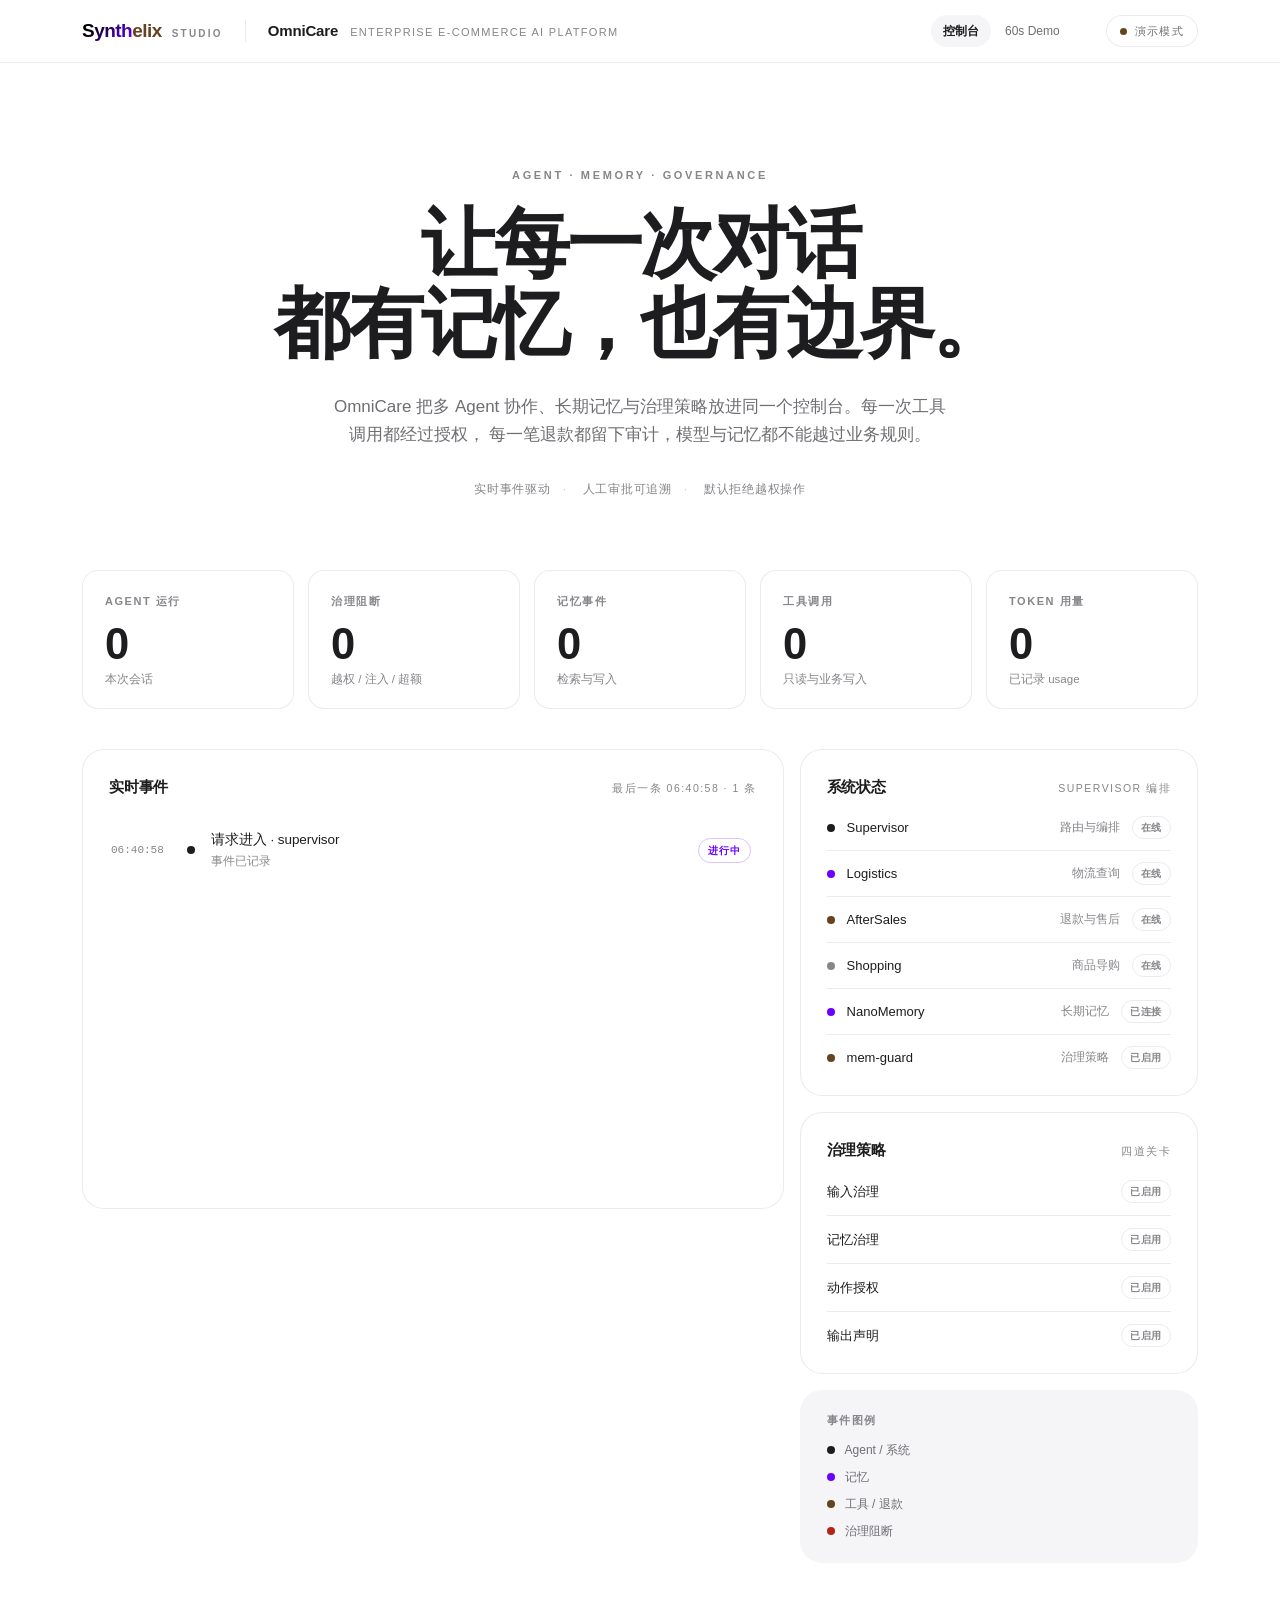
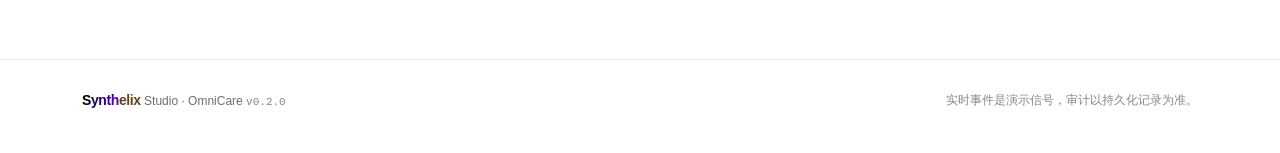
==== commit 91912e29: "feat(web): add the Synthelix 60-second demo console A dependency-free white demo page at /ui/demo.ht" ====
--- a/web/index.html
+++ b/web/index.html
@@ -8,6 +8,53 @@
   <meta name="theme-color" content="#ffffff" />
   <link rel="icon" href="data:image/svg+xml,%3Csvg xmlns='http://www.w3.org/2000/svg' viewBox='0 0 64 64'%3E%3Cdefs%3E%3ClinearGradient id='g' x1='0' y1='0' x2='1' y2='1'%3E%3Cstop offset='0' stop-color='%23000000'/%3E%3Cstop offset='1' stop-color='%236a00ff'/%3E%3C/linearGradient%3E%3C/defs%3E%3Crect width='64' height='64' rx='16' fill='url(%23g)'/%3E%3Cpath d='M20 42V22h6l12 20h6V22' fill='none' stroke='%23ffffff' stroke-width='4' stroke-linecap='round' stroke-linejoin='round'/%3E%3C/svg%3E" />
   <link rel="stylesheet" href="./css/style.css" />
+  <style>
+    /* Minimal header nav so the 60s demo is reachable from the console.
+       Kept inline on purpose: style.css stays the untouched console stylesheet. */
+    .site-nav {
+      margin-left: auto;
+      display: flex;
+      align-items: center;
+      gap: 2px;
+    }
+
+    .site-nav-link {
+      padding: 7px 12px;
+      border-radius: 999px;
+      font-size: 12px;
+      font-weight: 500;
+      color: var(--muted);
+      transition: color 180ms ease, background-color 180ms ease;
+    }
+
+    .site-nav-link:hover {
+      color: var(--ink);
+      background: var(--bg-soft);
+    }
+
+    .site-nav-link.is-active {
+      color: var(--ink);
+      background: var(--bg-soft);
+      font-weight: 600;
+    }
+
+    .site-nav + .conn {
+      margin-left: 12px;
+    }
+
+    @media (max-width: 560px) {
+      .site-nav-link {
+        padding: 6px 9px;
+        font-size: 11px;
+      }
+    }
+
+    @media (max-width: 480px) {
+      .product {
+        display: none;
+      }
+    }
+  </style>
 </head>
 <body>
   <header class="site-header">
@@ -21,6 +68,11 @@
         <span class="product-name">OmniCare</span>
         <span class="product-tag">Enterprise E-commerce AI Platform</span>
       </div>
+
+      <nav class="site-nav" aria-label="站点导航">
+        <a class="site-nav-link is-active" href="./" aria-current="page">控制台</a>
+        <a class="site-nav-link" href="./demo.html">60s Demo</a>
+      </nav>
 
       <div class="conn" id="conn" data-state="connecting" role="status" aria-live="polite">
         <span class="conn-dot" aria-hidden="true"></span>
